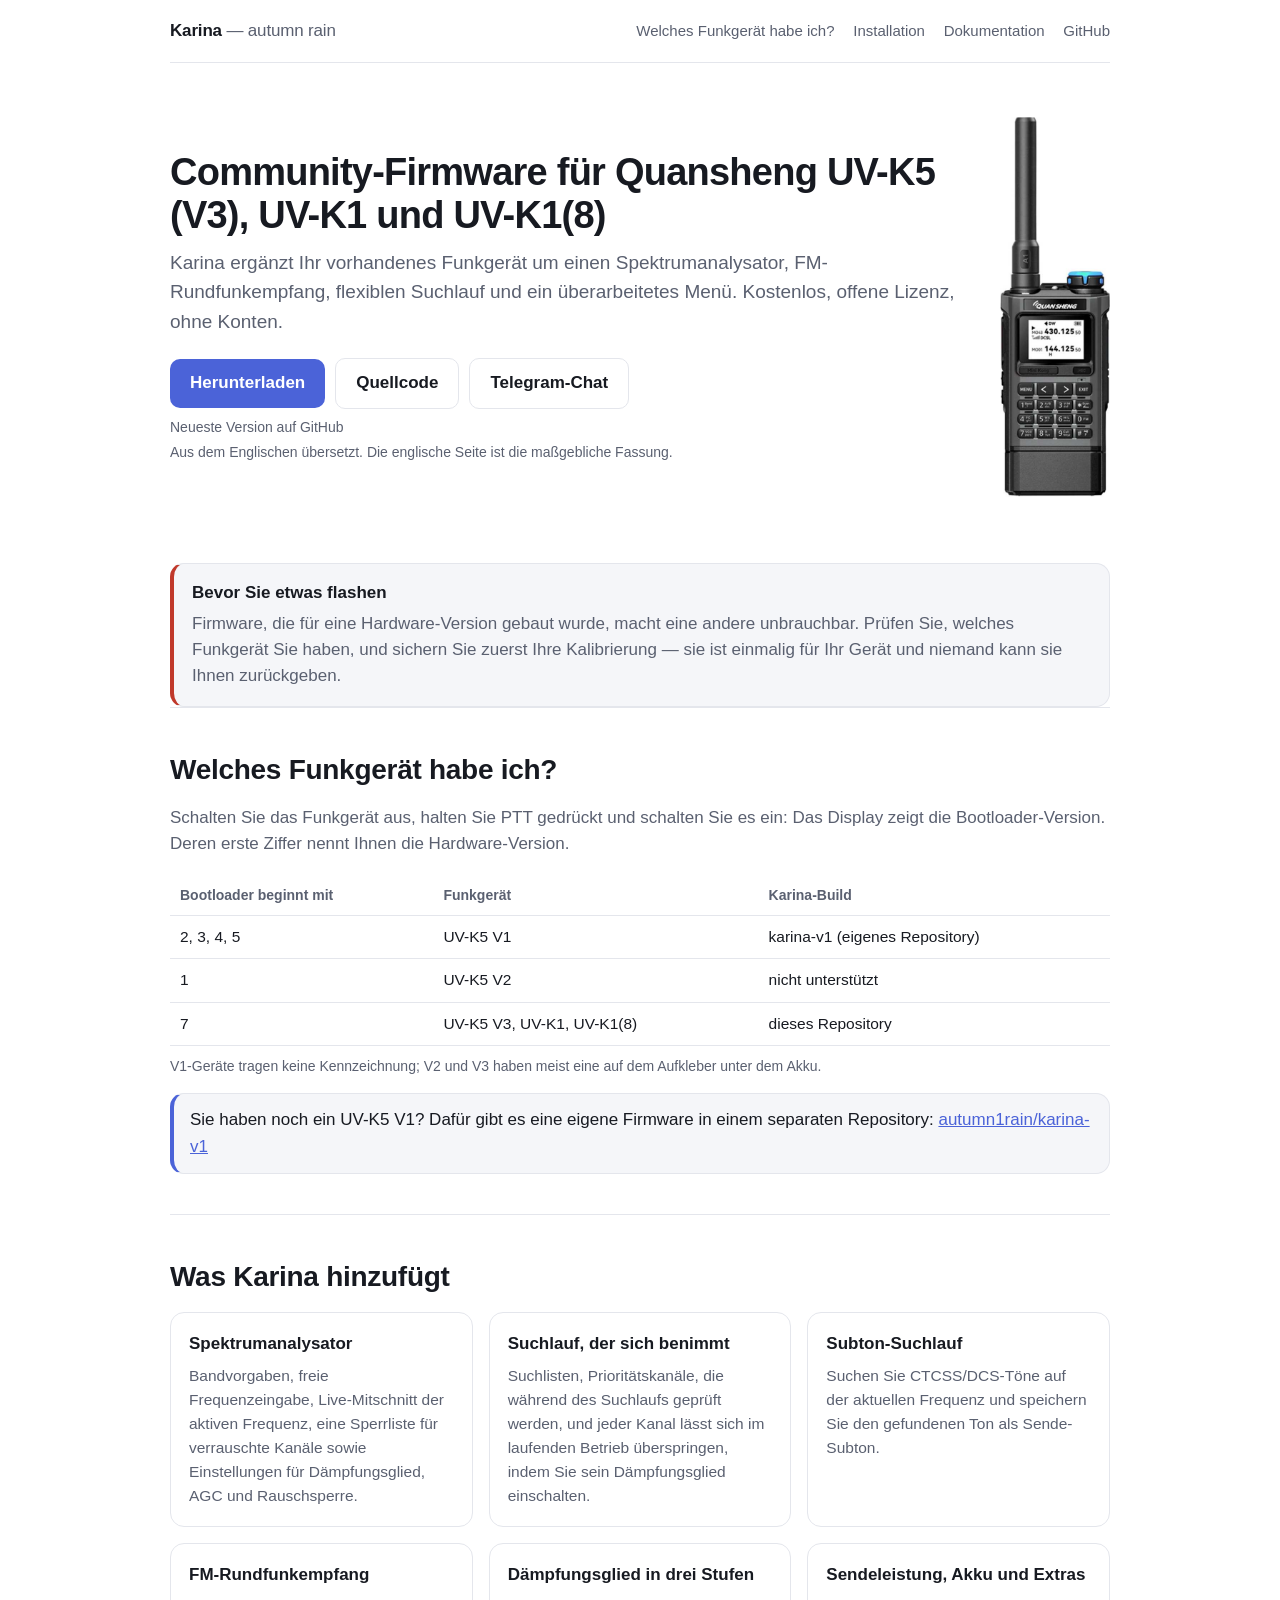
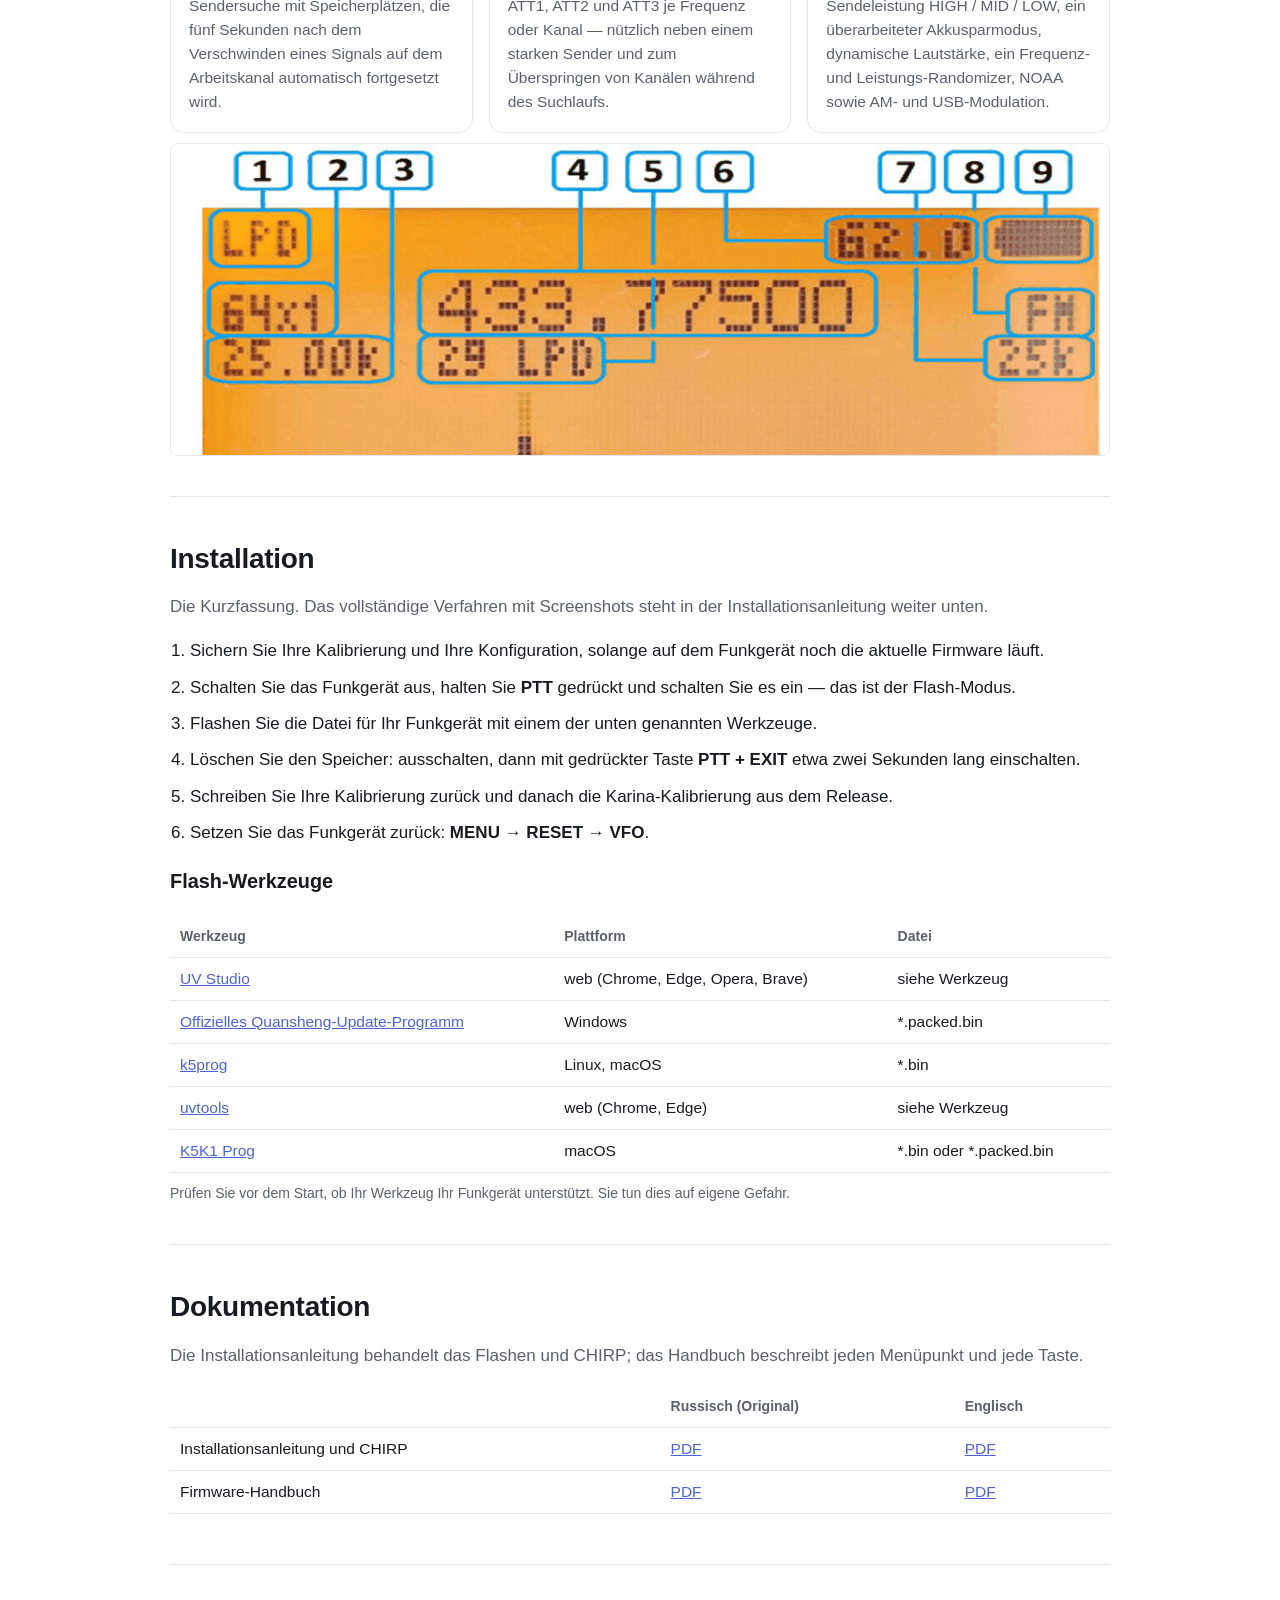
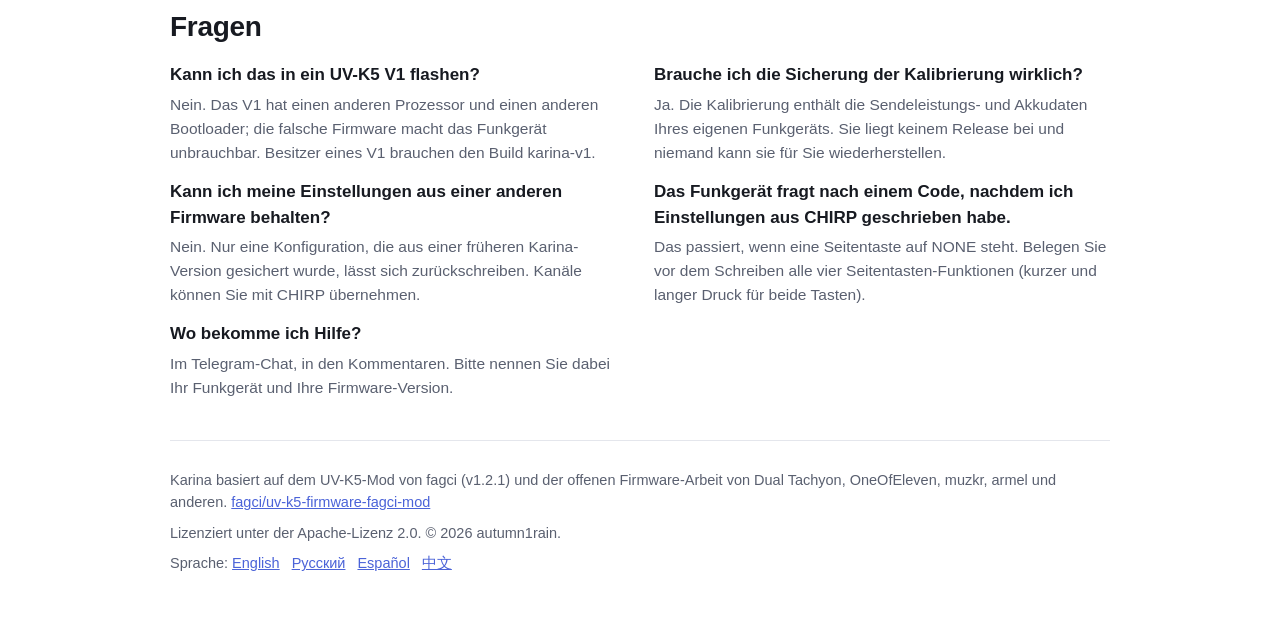
==== docs/de/index.html @ b5d3e368 "Docs: rewrite README in 5 languages, add English manuals and a website" ====
<!doctype html>
<html lang="de">
<head>
<meta charset="utf-8">
<meta name="viewport" content="width=device-width, initial-scale=1">
<title>Karina Firmware für Quansheng UV-K5 V3 und UV-K1</title>
<meta name="description" content="Karina (autumn rain) Firmware für Quansheng UV-K5 V3, UV-K1 und UV-K1(8): Spektrumanalysator, FM-Radio, Suchlisten. Gratis-Download.">
<link rel="canonical" href="https://autumn1rain.github.io/karina-v3-k1/de/">
<link rel="alternate" hreflang="en" href="https://autumn1rain.github.io/karina-v3-k1/"><link rel="alternate" hreflang="ru" href="https://autumn1rain.github.io/karina-v3-k1/ru/"><link rel="alternate" hreflang="es" href="https://autumn1rain.github.io/karina-v3-k1/es/"><link rel="alternate" hreflang="de" href="https://autumn1rain.github.io/karina-v3-k1/de/"><link rel="alternate" hreflang="zh" href="https://autumn1rain.github.io/karina-v3-k1/zh/"><link rel="alternate" hreflang="x-default" href="https://autumn1rain.github.io/karina-v3-k1/">
<meta property="og:type" content="website">
<meta property="og:title" content="Karina Firmware für Quansheng UV-K5 V3 und UV-K1">
<meta property="og:description" content="Karina (autumn rain) Firmware für Quansheng UV-K5 V3, UV-K1 und UV-K1(8): Spektrumanalysator, FM-Radio, Suchlisten. Gratis-Download.">
<meta property="og:url" content="https://autumn1rain.github.io/karina-v3-k1/de/">
<meta property="og:image" content="https://autumn1rain.github.io/karina-v3-k1/assets/radio-k1.png">
<meta name="twitter:card" content="summary_large_image">
<meta name="theme-color" content="#4b63d8">
<link rel="stylesheet" href="../assets/style.css">
<script type="application/ld+json">{"@context": "https://schema.org", "@type": "FAQPage", "mainEntity": [{"@type": "Question", "name": "Kann ich das in ein UV-K5 V1 flashen?", "acceptedAnswer": {"@type": "Answer", "text": "Nein. Das V1 hat einen anderen Prozessor und einen anderen Bootloader; die falsche Firmware macht das Funkgerät unbrauchbar. Besitzer eines V1 brauchen den Build karina-v1."}}, {"@type": "Question", "name": "Brauche ich die Sicherung der Kalibrierung wirklich?", "acceptedAnswer": {"@type": "Answer", "text": "Ja. Die Kalibrierung enthält die Sendeleistungs- und Akkudaten Ihres eigenen Funkgeräts. Sie liegt keinem Release bei und niemand kann sie für Sie wiederherstellen."}}, {"@type": "Question", "name": "Kann ich meine Einstellungen aus einer anderen Firmware behalten?", "acceptedAnswer": {"@type": "Answer", "text": "Nein. Nur eine Konfiguration, die aus einer früheren Karina-Version gesichert wurde, lässt sich zurückschreiben. Kanäle können Sie mit CHIRP übernehmen."}}, {"@type": "Question", "name": "Das Funkgerät fragt nach einem Code, nachdem ich Einstellungen aus CHIRP geschrieben habe.", "acceptedAnswer": {"@type": "Answer", "text": "Das passiert, wenn eine Seitentaste auf NONE steht. Belegen Sie vor dem Schreiben alle vier Seitentasten-Funktionen (kurzer und langer Druck für beide Tasten)."}}, {"@type": "Question", "name": "Wo bekomme ich Hilfe?", "acceptedAnswer": {"@type": "Answer", "text": "Im Telegram-Chat, in den Kommentaren. Bitte nennen Sie dabei Ihr Funkgerät und Ihre Firmware-Version."}}]}</script>
<script type="application/ld+json">{"@context": "https://schema.org", "@type": "SoftwareApplication", "name": "Karina firmware", "applicationCategory": "UtilitiesApplication", "operatingSystem": "Quansheng UV-K5 V3, UV-K1", "url": "https://autumn1rain.github.io/karina-v3-k1/", "downloadUrl": "https://github.com/autumn1rain/karina-v3-k1/releases/latest", "license": "https://www.apache.org/licenses/LICENSE-2.0", "offers": {"@type": "Offer", "price": "0", "priceCurrency": "USD"}}</script>
</head>
<body>
<div class="wrap">
<header class="top">
  <div class="brand">Karina <span>— autumn rain</span></div>
  <nav>
    <a href="#radios">Welches Funkgerät habe ich?</a>
    <a href="#install">Installation</a>
    <a href="#docs">Dokumentation</a>
    <a href="https://github.com/autumn1rain/karina-v3-k1">GitHub</a>
  </nav>
</header>

<div class="hero">
  <div class="hero-text">
    <h1>Community-Firmware für Quansheng UV-K5 (V3), UV-K1 und UV-K1(8)</h1>
    <p class="tagline">Karina ergänzt Ihr vorhandenes Funkgerät um einen Spektrumanalysator, FM-Rundfunkempfang, flexiblen Suchlauf und ein überarbeitetes Menü. Kostenlos, offene Lizenz, ohne Konten.</p>
    <div class="cta">
      <a class="btn" href="https://github.com/autumn1rain/karina-v3-k1/releases/latest">Herunterladen</a>
      <a class="btn ghost" href="https://github.com/autumn1rain/karina-v3-k1">Quellcode</a>
      <a class="btn ghost" href="https://t.me/k5fwmod">Telegram-Chat</a>
    </div>
    <p class="sub">Neueste Version auf GitHub</p>
    <p class="sub">Aus dem Englischen übersetzt. Die englische Seite ist die maßgebliche Fassung.</p>
  </div>
  <img src="../assets/radio-k1.png" alt="Quansheng UV-K1">
</div>

<div class="warn">
  <b>Bevor Sie etwas flashen</b>
  <p>Firmware, die für eine Hardware-Version gebaut wurde, macht eine andere unbrauchbar. Prüfen Sie, welches Funkgerät Sie haben, und sichern Sie zuerst Ihre Kalibrierung — sie ist einmalig für Ihr Gerät und niemand kann sie Ihnen zurückgeben.</p>
</div>

<section id="radios">
  <h2>Welches Funkgerät habe ich?<a class="anchor" href="#radios" aria-label="Link zu diesem Abschnitt">#</a></h2>
  <p class="lede">Schalten Sie das Funkgerät aus, halten Sie PTT gedrückt und schalten Sie es ein: Das Display zeigt die Bootloader-Version. Deren erste Ziffer nennt Ihnen die Hardware-Version.</p>
  <table><thead><tr><th>Bootloader beginnt mit</th><th>Funkgerät</th><th>Karina-Build</th></tr></thead><tbody><tr><td>2, 3, 4, 5</td><td>UV-K5 V1</td><td>karina-v1 (eigenes Repository)</td></tr><tr><td>1</td><td>UV-K5 V2</td><td>nicht unterstützt</td></tr><tr><td>7</td><td>UV-K5 V3, UV-K1, UV-K1(8)</td><td>dieses Repository</td></tr></tbody></table>
  <p class="sub">V1-Geräte tragen keine Kennzeichnung; V2 und V3 haben meist eine auf dem Aufkleber unter dem Akku.</p>
  <p class="hint">Sie haben noch ein UV-K5 V1? Dafür gibt es eine eigene Firmware in einem separaten Repository: <a href="https://github.com/autumn1rain/karina-v1">autumn1rain/karina-v1</a></p>
</section>

<section id="features">
  <h2>Was Karina hinzufügt<a class="anchor" href="#features" aria-label="Link zu diesem Abschnitt">#</a></h2>
  <div class="cards"><div class="card"><h3>Spektrumanalysator</h3><p>Bandvorgaben, freie Frequenzeingabe, Live-Mitschnitt der aktiven Frequenz, eine Sperrliste für verrauschte Kanäle sowie Einstellungen für Dämpfungsglied, AGC und Rauschsperre.</p></div><div class="card"><h3>Suchlauf, der sich benimmt</h3><p>Suchlisten, Prioritätskanäle, die während des Suchlaufs geprüft werden, und jeder Kanal lässt sich im laufenden Betrieb überspringen, indem Sie sein Dämpfungsglied einschalten.</p></div><div class="card"><h3>Subton-Suchlauf</h3><p>Suchen Sie CTCSS/DCS-Töne auf der aktuellen Frequenz und speichern Sie den gefundenen Ton als Sende-Subton.</p></div><div class="card"><h3>FM-Rundfunkempfang</h3><p>Sendersuche mit Speicherplätzen, die fünf Sekunden nach dem Verschwinden eines Signals auf dem Arbeitskanal automatisch fortgesetzt wird.</p></div><div class="card"><h3>Dämpfungsglied in drei Stufen</h3><p>ATT1, ATT2 und ATT3 je Frequenz oder Kanal — nützlich neben einem starken Sender und zum Überspringen von Kanälen während des Suchlaufs.</p></div><div class="card"><h3>Sendeleistung, Akku und Extras</h3><p>Sendeleistung HIGH / MID / LOW, ein überarbeiteter Akkusparmodus, dynamische Lautstärke, ein Frequenz- und Leistungs-Randomizer, NOAA sowie AM- und USB-Modulation.</p></div></div>
  <div class="shots"><img src="../assets/spectrum.png" alt="Spectrum analyser screen"></div>
</section>

<section id="install">
  <h2>Installation<a class="anchor" href="#install" aria-label="Link zu diesem Abschnitt">#</a></h2>
  <p class="lede">Die Kurzfassung. Das vollständige Verfahren mit Screenshots steht in der Installationsanleitung weiter unten.</p>
  <ol class="steps"><li>Sichern Sie Ihre Kalibrierung und Ihre Konfiguration, solange auf dem Funkgerät noch die aktuelle Firmware läuft.</li><li>Schalten Sie das Funkgerät aus, halten Sie <b>PTT</b> gedrückt und schalten Sie es ein — das ist der Flash-Modus.</li><li>Flashen Sie die Datei für Ihr Funkgerät mit einem der unten genannten Werkzeuge.</li><li>Löschen Sie den Speicher: ausschalten, dann mit gedrückter Taste <b>PTT + EXIT</b> etwa zwei Sekunden lang einschalten.</li><li>Schreiben Sie Ihre Kalibrierung zurück und danach die Karina-Kalibrierung aus dem Release.</li><li>Setzen Sie das Funkgerät zurück: <b>MENU → RESET → VFO</b>.</li></ol>
  <h3>Flash-Werkzeuge</h3>
  <table><thead><tr><th>Werkzeug</th><th>Plattform</th><th>Datei</th></tr></thead><tbody><tr><td><a href="https://armel.github.io/uvstudio/#flash">UV Studio</a></td><td>web (Chrome, Edge, Opera, Brave)</td><td>siehe Werkzeug</td></tr><tr><td><a href="https://en.qsfj.com/support/downloads/8483">Offizielles Quansheng-Update-Programm</a></td><td>Windows</td><td>*.packed.bin</td></tr><tr><td><a href="https://github.com/sq5bpf/k5prog">k5prog</a></td><td>Linux, macOS</td><td>*.bin</td></tr><tr><td><a href="https://egzumer.github.io/uvtools">uvtools</a></td><td>web (Chrome, Edge)</td><td>siehe Werkzeug</td></tr><tr><td><a href="https://github.com/ERuban/k5k1prog-mac">K5K1 Prog</a></td><td>macOS</td><td>*.bin oder *.packed.bin</td></tr></tbody></table>
  <p class="sub">Prüfen Sie vor dem Start, ob Ihr Werkzeug Ihr Funkgerät unterstützt. Sie tun dies auf eigene Gefahr.</p>
</section>

<section id="docs">
  <h2>Dokumentation<a class="anchor" href="#docs" aria-label="Link zu diesem Abschnitt">#</a></h2>
  <p class="lede">Die Installationsanleitung behandelt das Flashen und CHIRP; das Handbuch beschreibt jeden Menüpunkt und jede Taste.</p>
  <table><thead><tr><th>&nbsp;</th><th>Russisch (Original)</th><th>Englisch</th></tr></thead>
  <tbody>
  <tr><td>Installationsanleitung und CHIRP</td>
      <td><a href="https://github.com/autumn1rain/karina-v3-k1/blob/main/karina-v3-k1-install.pdf">PDF</a></td>
      <td><a href="https://github.com/autumn1rain/karina-v3-k1/blob/main/karina-v3-k1-install-en.pdf">PDF</a></td></tr>
  <tr><td>Firmware-Handbuch</td>
      <td><a href="https://github.com/autumn1rain/karina-v3-k1/blob/main/karina-v3-k1-manual.pdf">PDF</a></td>
      <td><a href="https://github.com/autumn1rain/karina-v3-k1/blob/main/karina-v3-k1-manual-en.pdf">PDF</a></td></tr>
  </tbody></table>
</section>

<section id="faq">
  <h2>Fragen<a class="anchor" href="#faq" aria-label="Link zu diesem Abschnitt">#</a></h2>
  <div class="qa"><div><h3>Kann ich das in ein UV-K5 V1 flashen?</h3><p>Nein. Das V1 hat einen anderen Prozessor und einen anderen Bootloader; die falsche Firmware macht das Funkgerät unbrauchbar. Besitzer eines V1 brauchen den Build karina-v1.</p></div><div><h3>Brauche ich die Sicherung der Kalibrierung wirklich?</h3><p>Ja. Die Kalibrierung enthält die Sendeleistungs- und Akkudaten Ihres eigenen Funkgeräts. Sie liegt keinem Release bei und niemand kann sie für Sie wiederherstellen.</p></div><div><h3>Kann ich meine Einstellungen aus einer anderen Firmware behalten?</h3><p>Nein. Nur eine Konfiguration, die aus einer früheren Karina-Version gesichert wurde, lässt sich zurückschreiben. Kanäle können Sie mit CHIRP übernehmen.</p></div><div><h3>Das Funkgerät fragt nach einem Code, nachdem ich Einstellungen aus CHIRP geschrieben habe.</h3><p>Das passiert, wenn eine Seitentaste auf NONE steht. Belegen Sie vor dem Schreiben alle vier Seitentasten-Funktionen (kurzer und langer Druck für beide Tasten).</p></div><div><h3>Wo bekomme ich Hilfe?</h3><p>Im Telegram-Chat, in den Kommentaren. Bitte nennen Sie dabei Ihr Funkgerät und Ihre Firmware-Version.</p></div></div>
</section>

<footer>
  <p>Karina basiert auf dem UV-K5-Mod von fagci (v1.2.1) und der offenen Firmware-Arbeit von Dual Tachyon, OneOfEleven, muzkr, armel und anderen. <a href="https://github.com/fagci/uv-k5-firmware-fagci-mod">fagci/uv-k5-firmware-fagci-mod</a></p>
  <p>Lizenziert unter der Apache-Lizenz 2.0. © 2026 autumn1rain.</p>
  <p class="langs">Sprache: <a href="https://autumn1rain.github.io/karina-v3-k1/">English</a><a href="https://autumn1rain.github.io/karina-v3-k1/ru/">Русский</a><a href="https://autumn1rain.github.io/karina-v3-k1/es/">Español</a><a href="https://autumn1rain.github.io/karina-v3-k1/zh/">中文</a></p>
</footer>
</div>
</body>
</html>
---- docs/assets/style.css ----
:root {
  --bg:#ffffff; --bg-soft:#f5f6f9; --card:#ffffff; --text:#171a21; --muted:#5a6070;
  --border:#e4e6ec; --accent:#4b63d8; --accent-text:#ffffff; --ok:#1f9d55; --no:#c0392b;
  --radius:14px; color-scheme: light dark;
}
@media (prefers-color-scheme: dark) {
  :root { --bg:#10131c; --bg-soft:#161a26; --card:#1a1f2d; --text:#e9ebf2; --muted:#9aa1b4;
          --border:#262c3c; --accent:#8094ff; --accent-text:#10131c; --ok:#3ccf7e; --no:#ff6b5b; }
}
* { box-sizing:border-box; }
html { scroll-behavior:smooth; }
body { margin:0; background:var(--bg); color:var(--text);
  font:17px/1.55 -apple-system, BlinkMacSystemFont, "Segoe UI", "PingFang SC", "Microsoft YaHei",
  Roboto, "Helvetica Neue", Arial, sans-serif; }
.wrap { max-width:980px; margin:0 auto; padding:0 20px; }
a { color:var(--accent); }
header.top { display:flex; justify-content:space-between; align-items:center; gap:16px;
  padding:18px 0; border-bottom:1px solid var(--border); }
.brand { font-weight:700; letter-spacing:-0.01em; }
.brand span { color:var(--muted); font-weight:400; }
nav a { margin-left:14px; color:var(--muted); text-decoration:none; font-size:15px; }
nav a:hover { color:var(--text); }
.hero { display:flex; gap:36px; align-items:center; padding:54px 0 40px; }
.hero-text { flex:1 1 auto; }
.hero img { width:auto; height:auto; max-height:380px; flex:0 0 auto; }
h1 { font-size:38px; line-height:1.15; letter-spacing:-0.02em; margin:0 0 10px; }
.tagline { color:var(--muted); font-size:19px; margin:0 0 18px; }
.cta { display:flex; flex-wrap:wrap; gap:10px; align-items:center; margin:22px 0 8px; }
.btn { display:inline-block; padding:11px 20px; border-radius:10px; text-decoration:none;
  font-weight:600; background:var(--accent); color:var(--accent-text); }
.btn.ghost { background:transparent; color:var(--text); border:1px solid var(--border); }
.sub { color:var(--muted); font-size:14px; margin:4px 0 0; }
section { padding:40px 0; border-top:1px solid var(--border); }
section h2 { font-size:28px; letter-spacing:-0.01em; margin:0 0 14px; }
section p.lede { color:var(--muted); margin:0 0 18px; }
.warn { border:1px solid var(--border); border-left:4px solid var(--no); background:var(--bg-soft);
  border-radius:var(--radius); padding:16px 18px; margin:26px 0 0; }
.warn b { display:block; margin-bottom:4px; }
.hint { border:1px solid var(--border); border-left:4px solid var(--accent);
  background:var(--bg-soft); border-radius:var(--radius); padding:13px 16px; margin:16px 0 0; }
.warn p { margin:0; color:var(--muted); }
.cards { display:grid; grid-template-columns:repeat(3,1fr); gap:16px; }
.card { background:var(--card); border:1px solid var(--border); border-radius:var(--radius);
  padding:18px; }
.card h3 { margin:0 0 6px; font-size:17px; }
.card p { margin:0; color:var(--muted); font-size:15.5px; }
table { width:100%; border-collapse:collapse; margin:4px 0 10px; font-size:15.5px; }
th, td { border-bottom:1px solid var(--border); padding:9px 10px; text-align:left;
  vertical-align:top; }
th { color:var(--muted); font-weight:600; font-size:14px; }
ol.steps { padding-left:20px; margin:0; }
ol.steps li { margin:0 0 10px; }
.qa { display:grid; grid-template-columns:1fr 1fr; gap:14px 28px; }
.qa h3 { font-size:17px; margin:0 0 4px; }
.qa p { margin:0; color:var(--muted); font-size:15.5px; }
.shots { display:flex; gap:14px; flex-wrap:wrap; margin-top:10px; }
.shots img { max-width:100%; border:1px solid var(--border); border-radius:8px; }
footer { border-top:1px solid var(--border); padding:28px 0 46px; color:var(--muted);
  font-size:14.5px; }
footer p { margin:0 0 8px; }
.langs a { margin-right:12px; }
.anchor { margin-left:0.35em; color:var(--muted); font-weight:400; text-decoration:none;
  opacity:0; transition:opacity .15s ease; }
h2:hover .anchor { opacity:0.45; }
.anchor:hover, .anchor:focus-visible { opacity:1; color:var(--accent); }
section[id] { scroll-margin-top:18px; }
@media (hover:none) { .anchor { opacity:0.3; } }
@media (max-width:860px) {
  .cards { grid-template-columns:1fr; }
  .qa { grid-template-columns:1fr; }
  .hero { flex-direction:column-reverse; align-items:flex-start; padding-top:34px; }
  .hero img { max-height:260px; }
  h1 { font-size:30px; }
}
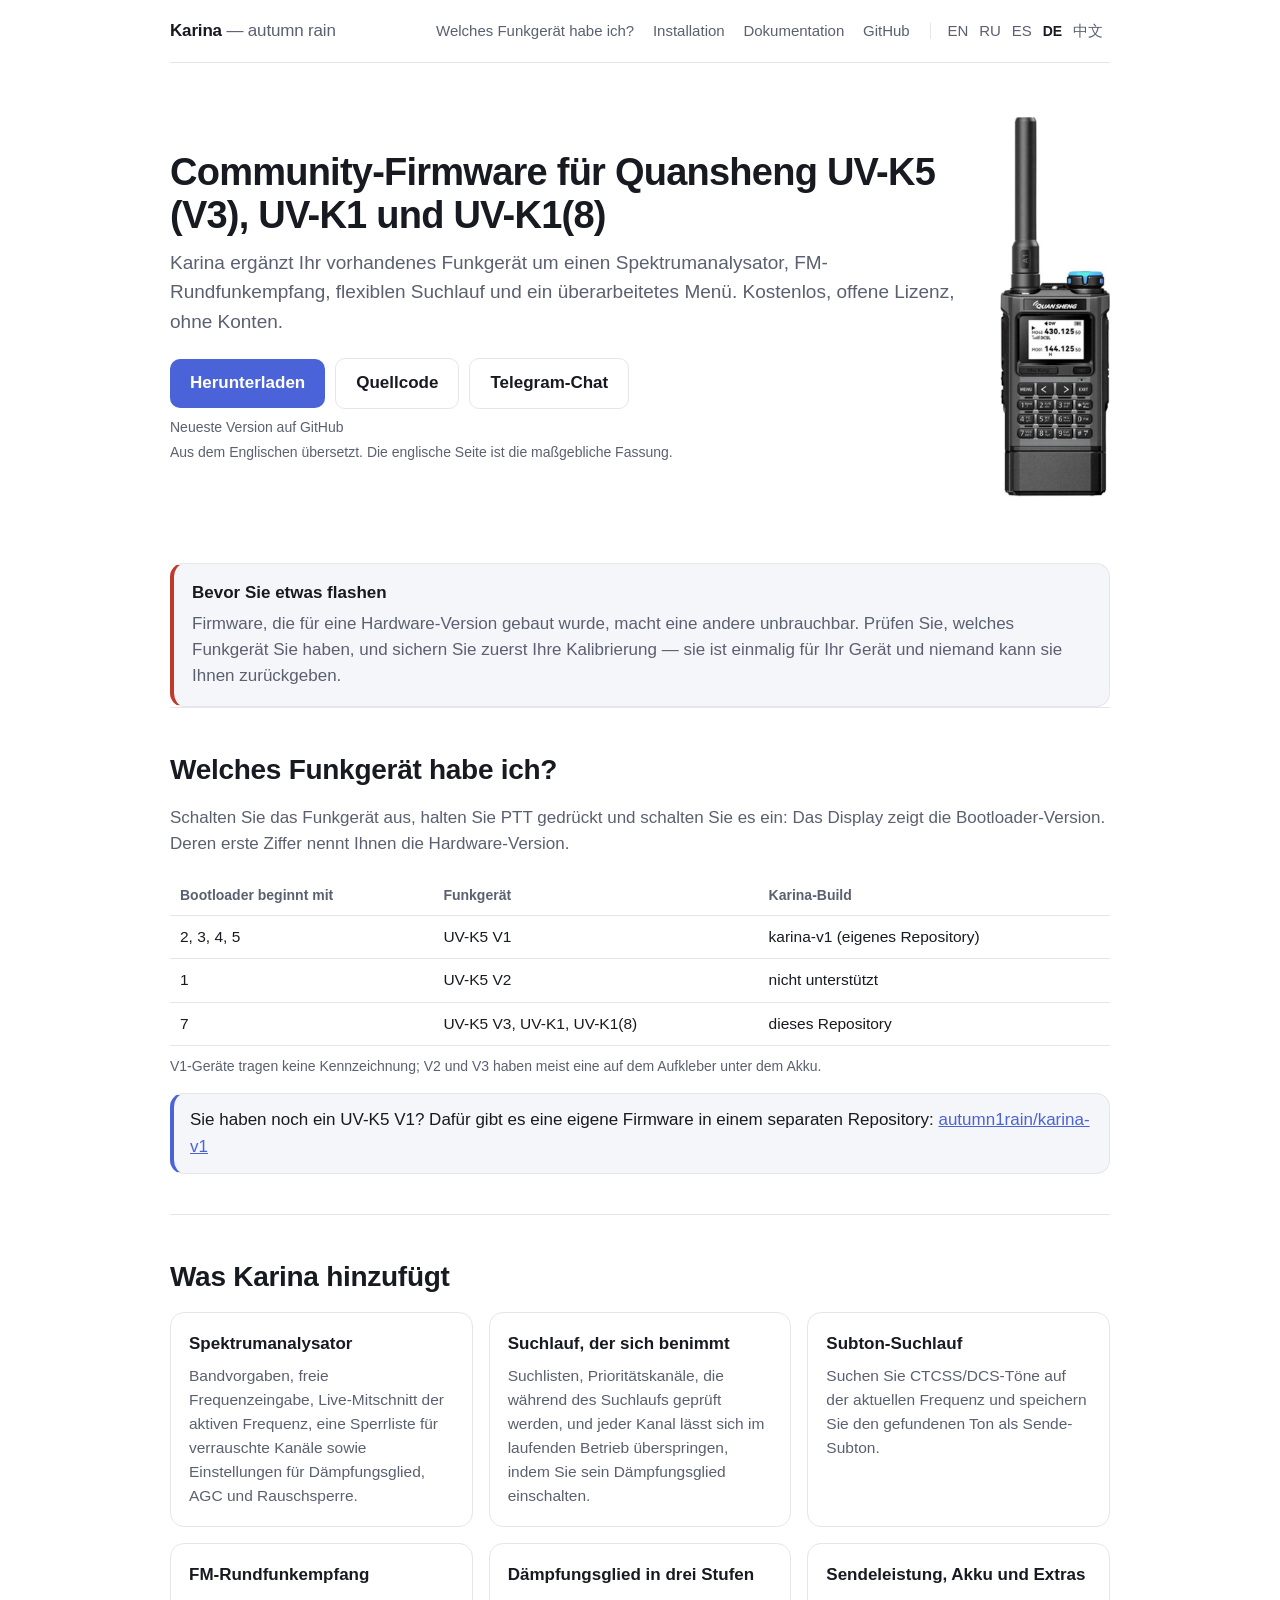
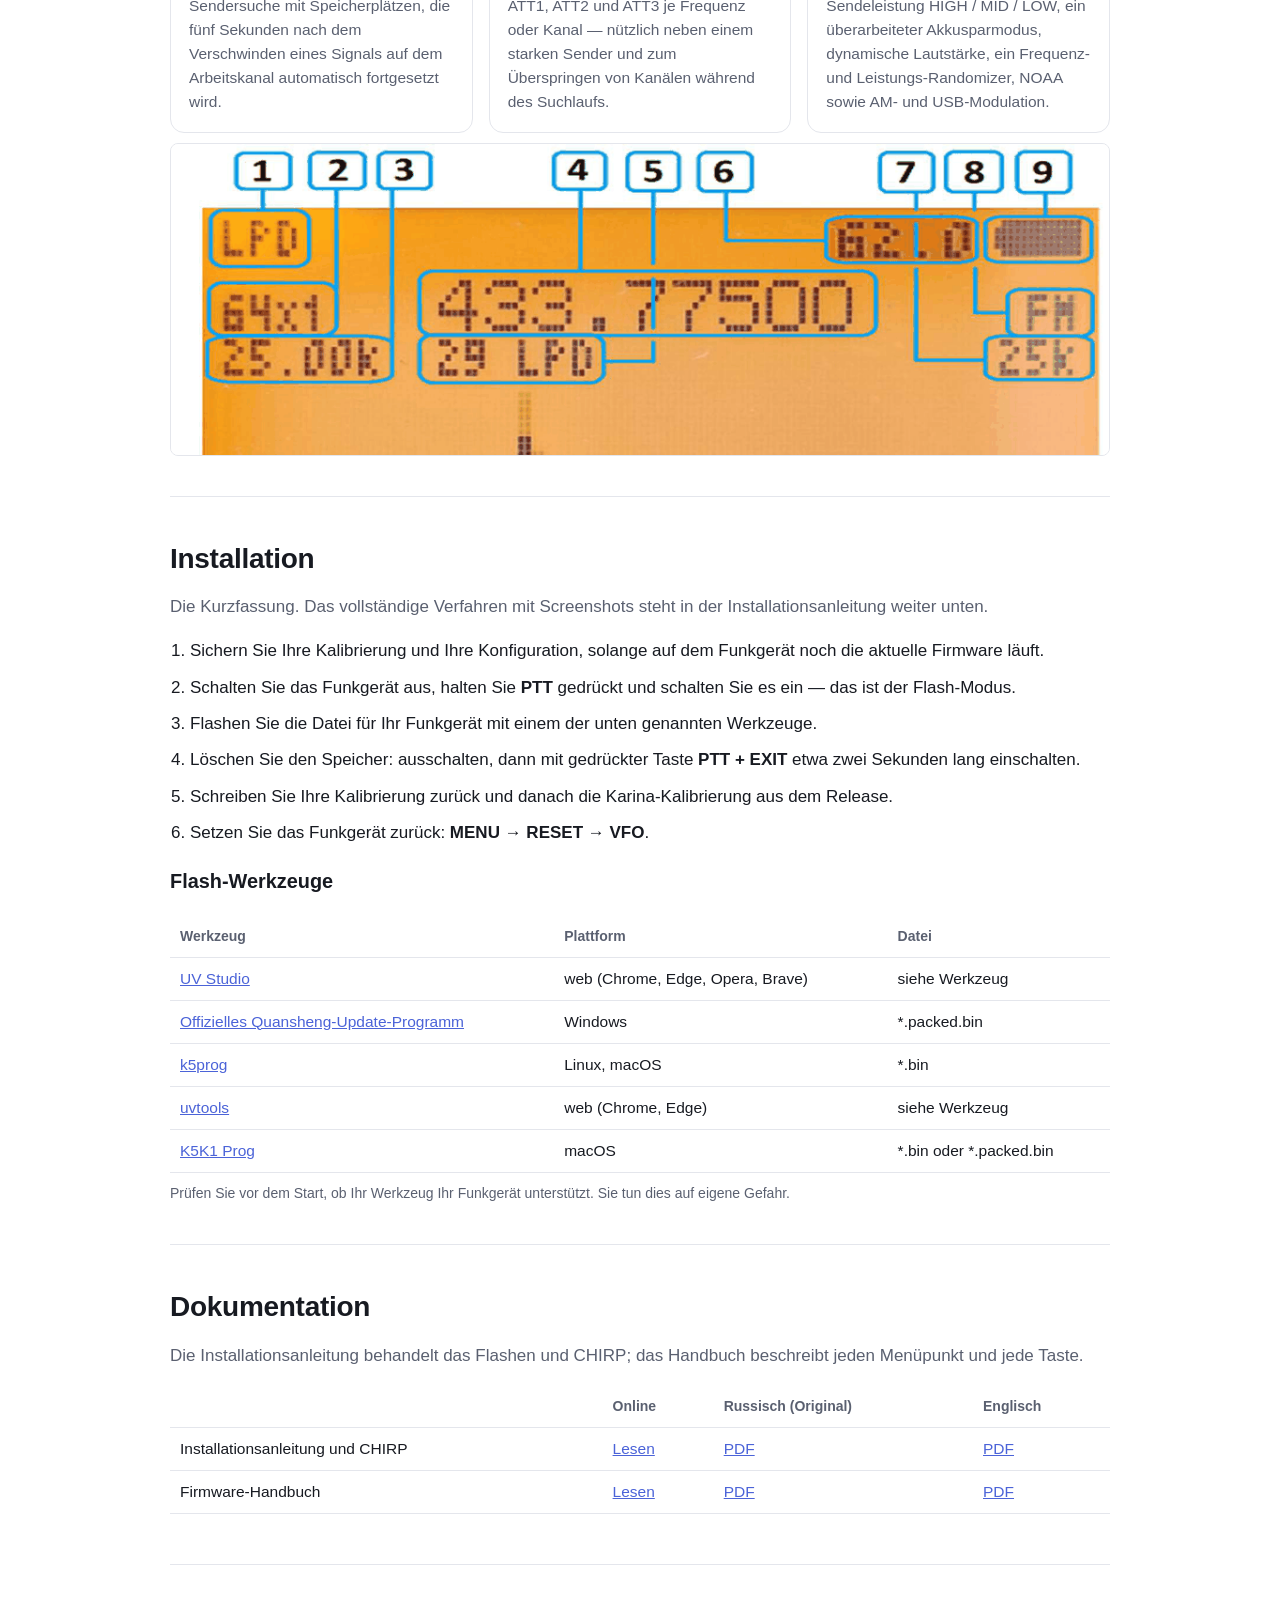
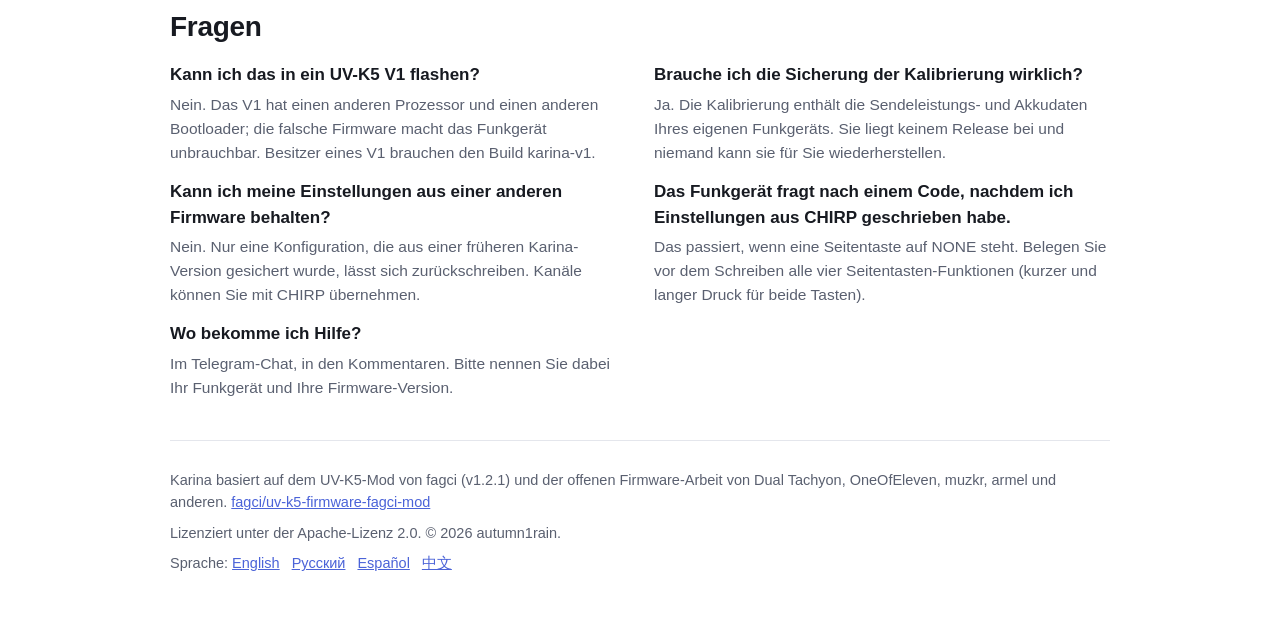
==== commit 14f588d0: "Docs: installation guide and manual as website pages in 5 languages - site-docs/<lang>/{install,manu" ====
--- a/docs/de/index.html
+++ b/docs/de/index.html
@@ -27,6 +27,7 @@
     <a href="#install">Installation</a>
     <a href="#docs">Dokumentation</a>
     <a href="https://github.com/autumn1rain/karina-v3-k1">GitHub</a>
+    <span class="langsel"><a href="https://autumn1rain.github.io/karina-v3-k1/" hreflang="en" title="English">EN</a> <a href="https://autumn1rain.github.io/karina-v3-k1/ru/" hreflang="ru" title="Русский">RU</a> <a href="https://autumn1rain.github.io/karina-v3-k1/es/" hreflang="es" title="Español">ES</a> <b>DE</b> <a href="https://autumn1rain.github.io/karina-v3-k1/zh/" hreflang="zh" title="中文">中文</a></span>
   </nav>
 </header>
 
@@ -76,12 +77,15 @@
 <section id="docs">
   <h2>Dokumentation<a class="anchor" href="#docs" aria-label="Link zu diesem Abschnitt">#</a></h2>
   <p class="lede">Die Installationsanleitung behandelt das Flashen und CHIRP; das Handbuch beschreibt jeden Menüpunkt und jede Taste.</p>
-  <table><thead><tr><th>&nbsp;</th><th>Russisch (Original)</th><th>Englisch</th></tr></thead>
+  <table><thead><tr><th>&nbsp;</th><th>Online</th>
+  <th>Russisch (Original)</th><th>Englisch</th></tr></thead>
   <tbody>
   <tr><td>Installationsanleitung und CHIRP</td>
+      <td><a href="install/">Lesen</a></td>
       <td><a href="https://github.com/autumn1rain/karina-v3-k1/blob/main/karina-v3-k1-install.pdf">PDF</a></td>
       <td><a href="https://github.com/autumn1rain/karina-v3-k1/blob/main/karina-v3-k1-install-en.pdf">PDF</a></td></tr>
   <tr><td>Firmware-Handbuch</td>
+      <td><a href="manual/">Lesen</a></td>
       <td><a href="https://github.com/autumn1rain/karina-v3-k1/blob/main/karina-v3-k1-manual.pdf">PDF</a></td>
       <td><a href="https://github.com/autumn1rain/karina-v3-k1/blob/main/karina-v3-k1-manual-en.pdf">PDF</a></td></tr>
   </tbody></table>
--- a/docs/assets/style.css
+++ b/docs/assets/style.css
@@ -21,6 +21,15 @@
 .brand span { color:var(--muted); font-weight:400; }
 nav a { margin-left:14px; color:var(--muted); text-decoration:none; font-size:15px; }
 nav a:hover { color:var(--text); }
+nav .langsel { margin-left:16px; padding-left:16px; border-left:1px solid var(--border);
+  font-size:14px; }
+nav .langsel a, nav .langsel b { margin-left:0; margin-right:7px; }
+nav .langsel b { color:var(--text); }
+header.top { flex-wrap:wrap; }
+@media (max-width:560px) {
+  nav .langsel { margin-left:0; padding-left:0; border-left:0; display:block;
+    margin-top:6px; }
+}
 .hero { display:flex; gap:36px; align-items:center; padding:54px 0 40px; }
 .hero-text { flex:1 1 auto; }
 .hero img { width:auto; height:auto; max-height:380px; flex:0 0 auto; }
@@ -60,6 +69,59 @@
   font-size:14.5px; }
 footer p { margin:0 0 8px; }
 .langs a { margin-right:12px; }
+.doc-wrap { max-width:1360px; }
+.doc { display:grid; grid-template-columns:clamp(200px, 20vw, 280px) minmax(0, 1fr);
+  gap:clamp(24px, 4vw, 56px); padding:22px 0 10px; align-items:start; }
+.toc { position:sticky; top:0; max-height:100vh; overflow:auto; padding:18px 18px 28px 0;
+  border-right:1px solid var(--border); font-size:14px; line-height:1.4; }
+.toc b { display:block; margin:0 0 10px; font-size:12px; text-transform:uppercase;
+  letter-spacing:0.06em; color:var(--muted); }
+.toc a { display:block; padding:5px 0; color:var(--muted); text-decoration:none;
+  border-left:2px solid transparent; padding-left:10px; margin-left:-12px; }
+.toc a:hover { color:var(--accent); border-left-color:var(--accent); }
+.body { max-width:76ch; }
+.body h2 { font-size:25px; margin:34px 0 12px; padding-top:16px;
+  border-top:1px solid var(--border); scroll-margin-top:12px; }
+.body h2:first-child { border-top:0; padding-top:0; margin-top:0; }
+.body h3 { font-size:18px; margin:24px 0 6px; }
+.body h4 { font-size:16px; margin:16px 0 4px; }
+.body p { margin:0 0 11px; }
+.body li { margin:0 0 6px; }
+.body p.shot { margin:20px 0; }
+.body p.shot.row { display:flex; flex-wrap:wrap; gap:16px; align-items:flex-end; }
+/* product shots come on a white background: give them a card instead of a bare patch */
+.body p.shot img { background:#fff; padding:10px 18px; border-radius:12px;
+  box-shadow:0 2px 10px rgba(0,0,0,0.22); }
+.body p.shot.row img { height:290px; max-height:290px; width:auto; object-fit:contain; }
+.body p.shot.hero { display:inline-flex; gap:clamp(8px, 2vw, 26px); align-items:flex-end;
+  background:#fff; border-radius:14px; padding:18px 26px 14px; max-width:100%;
+  box-shadow:0 2px 14px rgba(0,0,0,0.25); }
+.body p.shot.hero img { background:none; border:0; padding:0; border-radius:0;
+  box-shadow:none; height:clamp(180px, 25vw, 320px); max-height:none; width:auto;
+  object-fit:contain; }
+@media (max-width:620px) { .body p.shot.hero img { height:auto !important; max-height:200px; } }
+.body p.shot.row img.wide { height:auto; max-height:230px; max-width:100%; }
+.body img { max-width:100%; max-height:300px; width:auto; height:auto;
+  border:1px solid var(--border); border-radius:8px; background:var(--card); }
+.body table { font-size:15px; }
+.body td, .body th { border:1px solid var(--border); }
+.body mark { background:#ffe98a; color:#15171c; padding:0 3px; }
+.danger { color:var(--no); font-weight:700; font-size:18px; line-height:1.45;
+  border-left:4px solid var(--no); background:rgba(192,57,43,0.07);
+  padding:11px 15px; border-radius:0 8px 8px 0; margin:16px 0; }
+.danger code, .danger b { color:inherit; }
+li.danger { display:block; }
+.doc-top { display:flex; justify-content:space-between; align-items:baseline; gap:16px;
+  padding:22px 0 0; flex-wrap:wrap; }
+.doc-top h1 { font-size:30px; margin:0; }
+@media (max-width:860px) {
+  .doc { grid-template-columns:1fr; gap:16px; }
+  .toc { position:static; max-height:none; border-right:0;
+    border-bottom:1px solid var(--border); padding:0 0 14px; }
+  .toc a { padding:4px 0 4px 10px; }
+  .body { max-width:none; }
+  .danger { font-size:16.5px; }
+}
 .anchor { margin-left:0.35em; color:var(--muted); font-weight:400; text-decoration:none;
   opacity:0; transition:opacity .15s ease; }
 h2:hover .anchor { opacity:0.45; }
